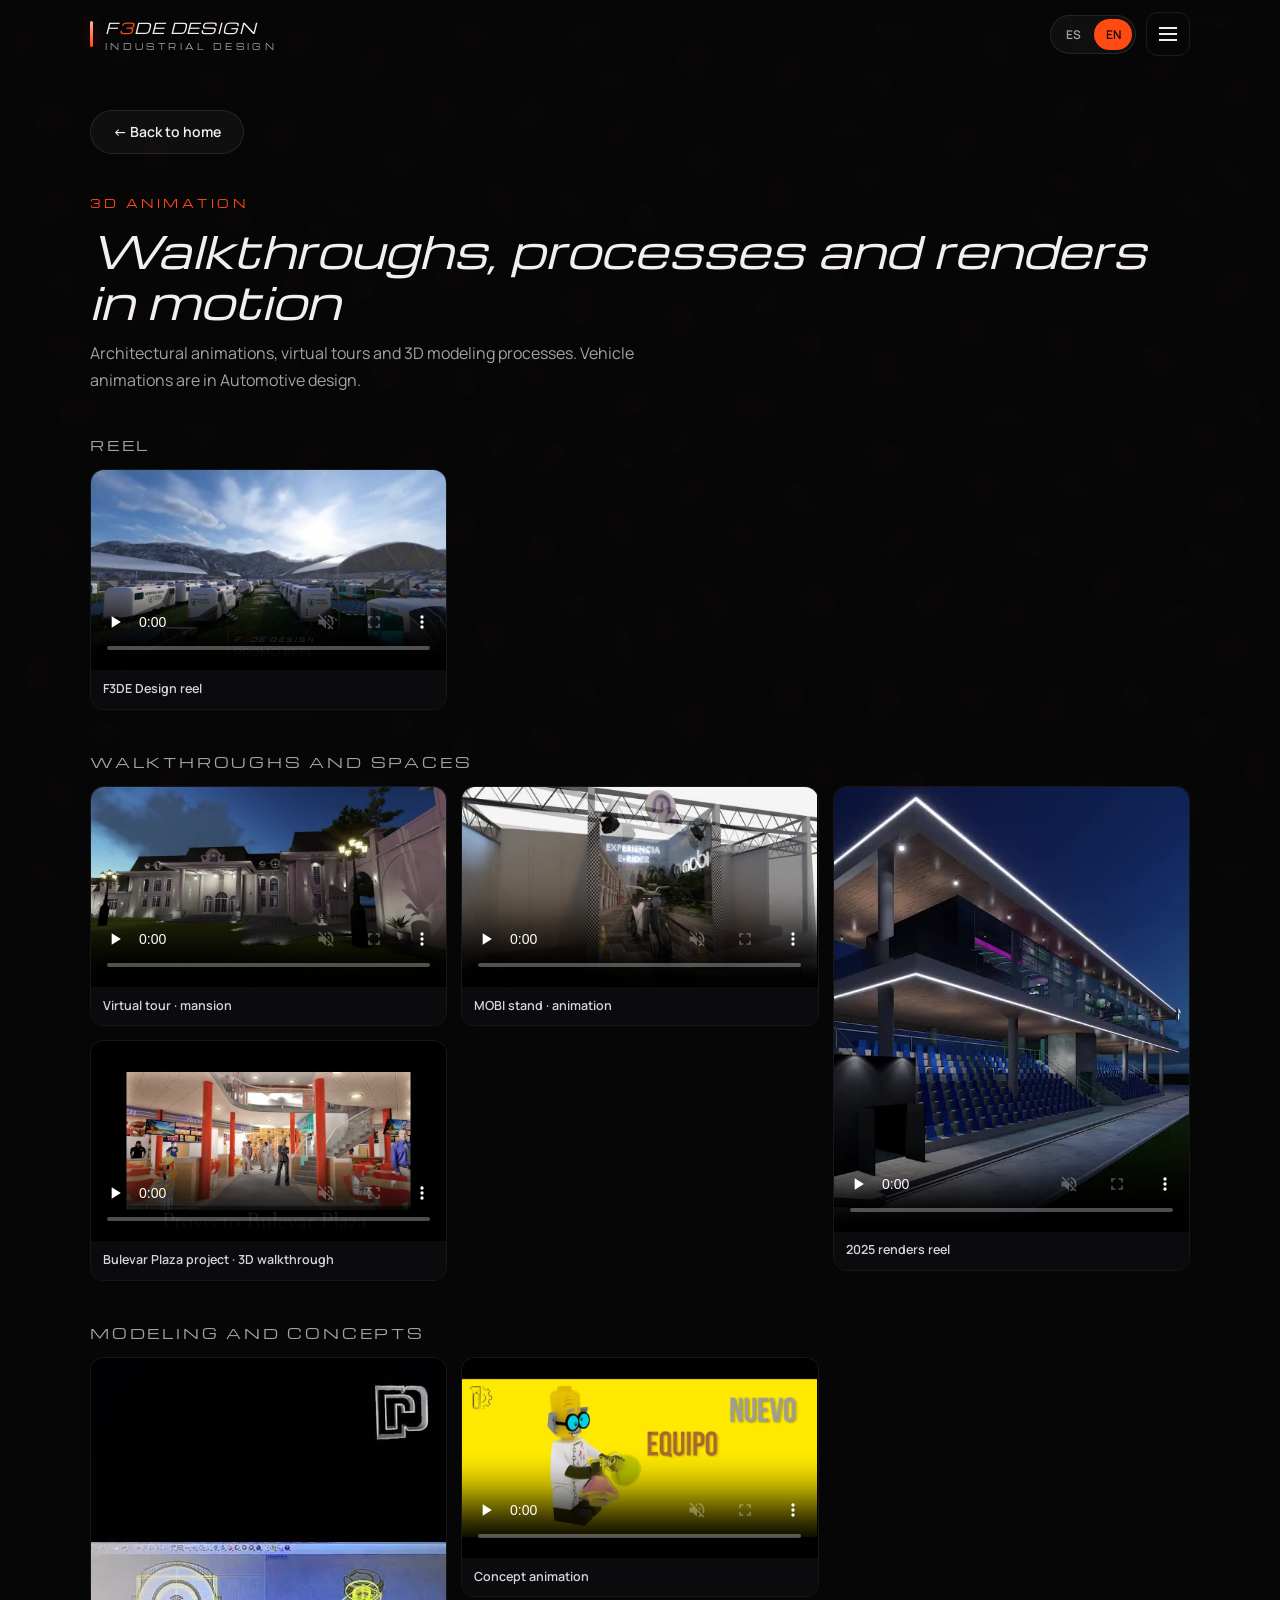
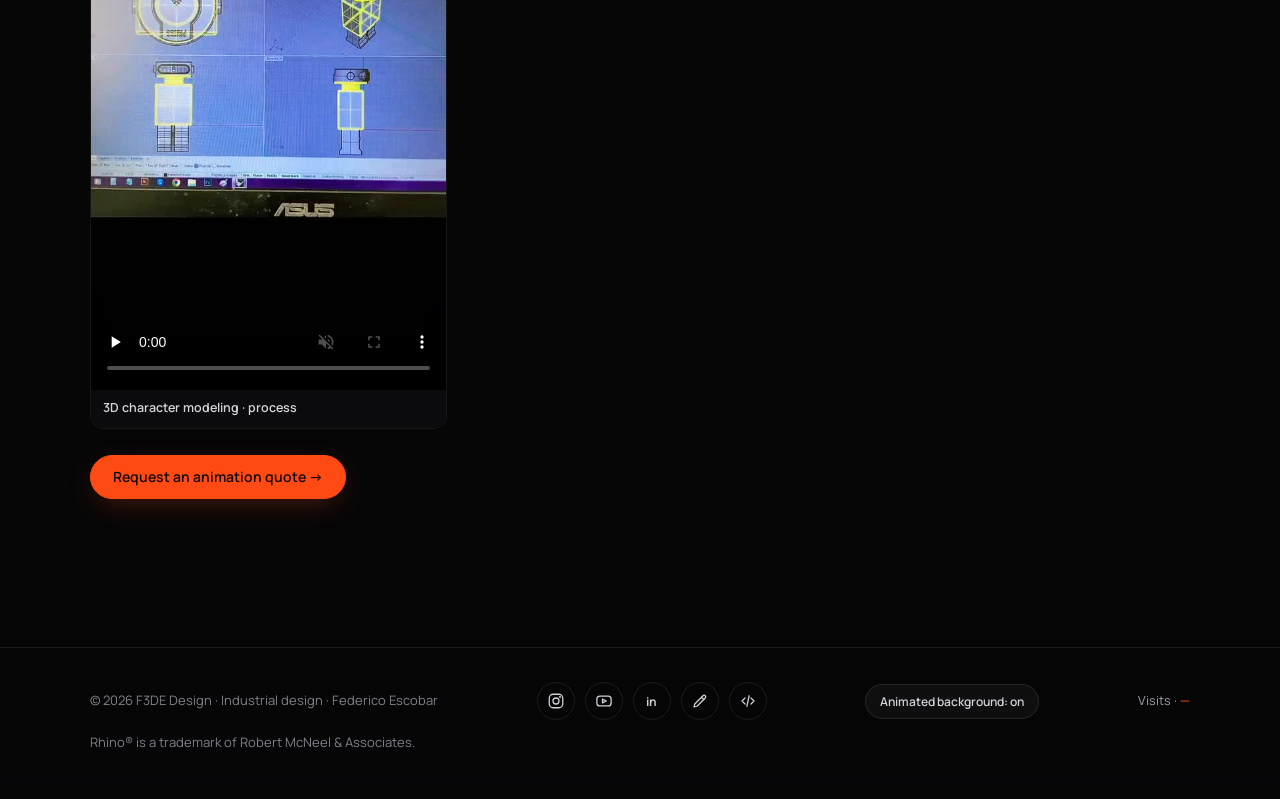
==== animaciones.html @ 4b940356 "Animacion 3D, Productos, vehiculos (Cybertruck, motos, hospital movil), plugin TMS con capturas, log" ====
<!doctype html>
<html lang="es">
<head>
<meta charset="utf-8">
<meta name="viewport" content="width=device-width, initial-scale=1, viewport-fit=cover">
<title>Animación 3D · F3DE Design</title>
<meta name="description" content="Animaciones 3D de F3DE Design: recorridos arquitectónicos, procesos de modelado y renders en movimiento.">
<meta name="theme-color" content="#060607">
<meta property="og:image" content="https://fedemergent.github.io/f3de-design/assets/og.jpg">
<link rel="icon" href="assets/logo-f3de-cuadrado-512.png">
<link rel="apple-touch-icon" href="assets/logo-f3de-cuadrado-512.png">
<link rel="preconnect" href="https://fonts.googleapis.com">
<link rel="preconnect" href="https://fonts.gstatic.com" crossorigin>
<link href="https://fonts.googleapis.com/css2?family=Manrope:wght@400;500;600;700&family=Michroma&display=swap" rel="stylesheet">
<link rel="stylesheet" href="assets/site.css?v=35">
</head>
<body>
<canvas id="bg" aria-hidden="true"></canvas>
<div id="page">
<header class="nav" id="nav">
  <div class="wrap nav-in">
    <a class="brand" href="index.html" aria-label="F3DE Design, inicio">
      <span class="bar"></span>
      <span>F<b>3</b>DE DESIGN<small>DISEÑO INDUSTRIAL</small></span>
    </a>
    <div class="lang" role="group" aria-label="Idioma"><button type="button" data-lang="es" aria-pressed="true">ES</button><button type="button" data-lang="en" aria-pressed="false">EN</button></div>
    <button class="burger" id="burger" aria-label="Abrir menú" aria-expanded="false" aria-controls="menu"><span></span><span></span><span></span></button>
    <nav id="menu" aria-label="Principal">
      <ul>
        <li><a class="l" href="index.html#servicios">Servicios</a></li>
        <li><a class="l" href="index.html#plugins">Plugins</a></li>
        <li><a class="l" href="index.html#automotriz">Automotriz</a></li>
        <li><a class="l" href="index.html#productos">Productos</a></li>
        <li><a class="l" href="index.html#animaciones">Animación 3D</a></li>
        <li><a class="l" href="index.html#prototipado">Prototipado</a></li>
        <li><a class="l" href="index.html#foodtrucks">Food trucks</a></li>
        <li><a class="l" href="index.html#proposito">Diseño social</a></li>
        <li><a class="l" href="index.html#cursos">Cursos</a></li>
        <li><a class="l" href="index.html#sobre-mi">Perfil</a></li>
        <li><a class="l" href="index.html#contacto">Contacto</a></li>
      </ul>
    </nav>
  </div>
</header>
<main>
  <div class="wrap cpage">
    <a class="btn back" href="index.html#animaciones">← Volver al inicio</a>
    <section style="padding-top:26px">
      <div class="reveal">
        <p class="eyebrow">Animación 3D</p>
        <h1>Recorridos, procesos y renders en movimiento</h1>
        <p class="lead">Animaciones arquitectónicas, recorridos virtuales y procesos de modelado 3D. Las animaciones de vehículos están en Diseño automotriz.</p>
      </div>
      <h2 class="gh reveal">Reel</h2>
        <div class="gal reveal">
          <div class="vfig"><video controls muted loop playsinline preload="none" poster="assets/animaciones/reel-f3de.jpg" aria-label="Reel F3DE Design"><source src="assets/animaciones/reel-f3de.mp4" type="video/mp4"></video><span class="vcap">Reel F3DE Design</span></div>
        </div>
      <h2 class="gh reveal">Recorridos y espacios</h2>
        <div class="gal reveal">
          <div class="vfig"><video controls muted loop playsinline preload="none" poster="assets/animaciones/mansion.jpg" aria-label="Recorrido virtual · mansión"><source src="assets/animaciones/mansion.mp4" type="video/mp4"></video><span class="vcap">Recorrido virtual · mansión</span></div>
          <div class="vfig"><video controls muted loop playsinline preload="none" poster="assets/animaciones/bulevar-plaza.jpg" aria-label="Proyecto Bulevar Plaza · recorrido 3D"><source src="assets/animaciones/bulevar-plaza.mp4" type="video/mp4"></video><span class="vcap">Proyecto Bulevar Plaza · recorrido 3D</span></div>
          <div class="vfig"><video controls muted loop playsinline preload="none" poster="assets/animaciones/stand-mobi.jpg" aria-label="Stand MOBI · animación"><source src="assets/animaciones/stand-mobi.mp4" type="video/mp4"></video><span class="vcap">Stand MOBI · animación</span></div>
          <div class="vfig"><video controls muted loop playsinline preload="none" poster="assets/animaciones/fotos-reel.jpg" aria-label="Reel de renders 2025"><source src="assets/animaciones/fotos-reel.mp4" type="video/mp4"></video><span class="vcap">Reel de renders 2025</span></div>
        </div>
      <h2 class="gh reveal">Modelado y conceptos</h2>
        <div class="gal reveal">
          <div class="vfig"><video controls muted loop playsinline preload="none" poster="assets/animaciones/modelado-personaje.jpg" aria-label="Modelado 3D de un personaje · proceso"><source src="assets/animaciones/modelado-personaje.mp4" type="video/mp4"></video><span class="vcap">Modelado 3D de un personaje · proceso</span></div>
          <div class="vfig"><video controls muted loop playsinline preload="none" poster="assets/animaciones/lego-concepto.jpg" aria-label="Animación de concepto"><source src="assets/animaciones/lego-concepto.mp4" type="video/mp4"></video><span class="vcap">Animación de concepto</span></div>
        </div>
      <p class="more-ft" style="margin-top:26px"><a class="btn pri" href="index.html#contacto">Cotizar una animación →</a></p>
    </section>
  </div>
</main>
<footer>
  <div class="wrap"><span>© 2026 F3DE Design · Diseño industrial · Federico Escobar</span><div class="soc" aria-label="Redes">
      <a href="https://www.instagram.com/di.fedemergent/" target="_blank" rel="noopener" aria-label="Instagram"><svg viewBox="0 0 24 24"><rect x="3" y="3" width="18" height="18" rx="5"/><circle cx="12" cy="12" r="4"/><circle cx="17.3" cy="6.7" r=".6"/></svg></a>
      <a href="https://www.youtube.com/@F3DE.Design" target="_blank" rel="noopener" aria-label="YouTube"><svg viewBox="0 0 24 24"><rect x="2.5" y="5.5" width="19" height="13" rx="4"/><path d="M10 9.5l5 2.5-5 2.5z"/></svg></a>
      <a href="https://www.linkedin.com/in/fedemergent" target="_blank" rel="noopener" aria-label="LinkedIn">in</a>
      <a href="https://fedemergent.blogspot.com" target="_blank" rel="noopener" aria-label="Blog"><svg viewBox="0 0 24 24"><path d="M4 20l4-1 11-11a2.1 2.1 0 0 0-3-3L5 16l-1 4z"/><path d="M14 7l3 3"/></svg></a>
      <a href="https://github.com/fedemergent" target="_blank" rel="noopener" aria-label="GitHub"><svg viewBox="0 0 24 24"><path d="M8 8l-4 4 4 4M16 8l4 4-4 4M13.5 5l-3 14"/></svg></a>
    </div><button class="motion-toggle" id="motionBtn" type="button" aria-pressed="true">Fondo animado: sí</button><span class="stats" id="footStats">Visitas · <b data-count="visitas">—</b></span><span>Rhino® es marca de Robert McNeel &amp; Associates.</span></div>
</footer>
</div>
<div id="lb" role="dialog" aria-modal="true" aria-label="Vista ampliada"></div>
<script src="assets/counters.js?v=35"></script>
<script src="assets/common.js?v=35"></script>
<script>
window.__field.dim = .5; window.__field.target = .5;
</script>
<script src="assets/i18n.js?v=35"></script>
</body>
</html>
---- assets/site.css ----
:root{
  --bg:#060607; --panel:rgba(12,12,15,.74); --panel2:rgba(20,20,25,.8); --line:rgba(255,255,255,.09);
  --txt:#f1f0ee; --mut:#a2a2ab; --acc:#ff4a14; --acc2:#ff8a5c; --glow:rgba(255,74,20,.35);
  --disp:"Michroma","Eurostile","Segoe UI",system-ui,sans-serif; --body:"Manrope","Segoe UI",system-ui,sans-serif;
  --r:18px; --pad:clamp(16px,4vw,40px); --max:1180px;
}
*{box-sizing:border-box}
html{scroll-behavior:smooth;scroll-padding-top:84px}
body{margin:0;background:var(--bg);color:var(--txt);font:400 16px/1.65 var(--body);-webkit-font-smoothing:antialiased;overflow-x:hidden}
body.intro{overflow:hidden}
img{max-width:100%;height:auto;display:block}
a{color:inherit}
:focus-visible{outline:2px solid var(--acc);outline-offset:3px;border-radius:6px}
#bg{position:fixed;inset:0;width:100%;height:100%;z-index:0;pointer-events:none}
#page{position:relative;z-index:1;transition:opacity 1s .2s}
body.intro #page{opacity:0}
.wrap{max-width:var(--max);margin:0 auto;padding:0 var(--pad)}
section{padding:clamp(56px,9vw,104px) 0}
.eyebrow{font:500 11px/1 var(--disp);letter-spacing:.32em;text-transform:uppercase;color:var(--acc);margin:0 0 16px}
h1,h2,h3{font-family:var(--disp);font-weight:400;line-height:1.15;margin:0}
h2{font-size:clamp(22px,3.4vw,36px);font-style:italic;letter-spacing:.01em}
.lead{color:var(--mut);max-width:62ch;margin:14px 0 0}
.btn{display:inline-flex;align-items:center;gap:10px;font:600 14px/1 var(--body);padding:14px 22px;border-radius:999px;border:1px solid var(--line);background:rgba(255,255,255,.04);color:var(--txt);text-decoration:none;cursor:pointer;transition:transform .2s,background .2s,border-color .2s,box-shadow .2s}
.btn:hover{transform:translateY(-2px);border-color:rgba(255,255,255,.28)}
.btn.pri{background:var(--acc);border-color:var(--acc);color:#120600;box-shadow:0 8px 30px -8px var(--glow)}
.btn.pri:hover{background:#ff5f31;box-shadow:0 12px 38px -8px var(--glow)}
.panel{background:var(--panel);border:1px solid var(--line);border-radius:var(--r);backdrop-filter:blur(14px);-webkit-backdrop-filter:blur(14px)}
.reveal{opacity:0;transform:translateY(22px);transition:opacity .8s,transform .8s}
.reveal.in{opacity:1;transform:none}

/* ---- intro ---- */
#intro{position:fixed;inset:0;z-index:100;display:flex;align-items:center;justify-content:center;transition:opacity 1s,visibility 1s;cursor:pointer}
#intro.off{opacity:0;visibility:hidden}
.intro-stage{position:relative;width:min(88vw,980px)}
.intro-logo{width:100%;clip-path:inset(0 100% 0 0);animation:wipe 1.5s .9s cubic-bezier(.6,0,.2,1) forwards}
.intro-line{position:absolute;left:9.6%;top:20%;height:50%;width:3px;border-radius:3px;background:linear-gradient(#ffb48c,#ff4a14);box-shadow:0 0 18px 4px rgba(255,74,20,.7),0 0 60px 14px rgba(255,74,20,.35);transform:scaleY(0);transform-origin:center;animation:draw .9s .15s cubic-bezier(.5,0,.1,1) forwards}
@keyframes draw{to{transform:scaleY(1)}}
@keyframes wipe{to{clip-path:inset(0 0 0 0)}}
.skip{position:absolute;bottom:max(28px,env(safe-area-inset-bottom));left:50%;transform:translateX(-50%);font:500 11px var(--disp);letter-spacing:.3em;text-transform:uppercase;color:var(--mut);opacity:0;animation:fadein .8s 2.2s forwards}
@keyframes fadein{to{opacity:1}}

/* ---- nav ---- */
header.nav{position:fixed;top:0;left:0;right:0;z-index:50;transition:background .3s,border-color .3s,transform .3s;border-bottom:1px solid transparent}
header.nav.solid{background:rgba(6,6,7,.78);backdrop-filter:blur(16px);-webkit-backdrop-filter:blur(16px);border-color:var(--line)}
.nav-in{display:flex;align-items:center;justify-content:space-between;height:68px}
.brand{display:flex;align-items:center;gap:12px;text-decoration:none;font:400 15px var(--disp);font-style:italic;letter-spacing:.06em}
.brand b{color:var(--acc);font-weight:400}
.brand .bar{width:3px;height:26px;border-radius:3px;background:linear-gradient(#ffb48c,var(--acc));box-shadow:0 0 14px var(--glow)}
.brand small{display:block;font:400 8px var(--disp);font-style:normal;letter-spacing:.42em;color:var(--mut);margin-top:3px}
nav ul{list-style:none;display:flex;gap:4px;margin:0;padding:0}
nav a.l{display:block;white-space:nowrap;padding:10px 6px;font-size:13px;font-weight:600;color:var(--mut);text-decoration:none;border-radius:999px;transition:color .2s,background .2s}
nav a.l:hover,nav a.l.on{color:var(--txt);background:rgba(255,255,255,.06)}
.burger{display:none;background:none;border:1px solid var(--line);border-radius:12px;width:44px;height:44px;color:var(--txt);cursor:pointer}
.burger span{display:block;width:18px;height:2px;background:currentColor;margin:4px auto;transition:transform .25s,opacity .25s}
@media(max-width:1330px){
  .burger{display:block}
  nav{position:fixed;top:68px;left:0;right:0;background:rgba(6,6,7,.96);backdrop-filter:blur(16px);padding:10px var(--pad) 22px;border-bottom:1px solid var(--line);transform:translateY(-130%);transition:transform .35s}
  nav.open{transform:none}
  nav ul{flex-direction:column}
  nav a.l{padding:14px 10px;font-size:16px;border-bottom:1px solid var(--line);border-radius:0}
  .burger.open span:nth-child(1){transform:translateY(6px) rotate(45deg)}
  .burger.open span:nth-child(2){opacity:0}
  .burger.open span:nth-child(3){transform:translateY(-6px) rotate(-45deg)}
}

/* ---- noticias ---- */
#inicio{padding-top:104px;padding-bottom:0}
.hello{display:flex;flex-wrap:wrap;align-items:flex-end;justify-content:space-between;gap:18px;margin-bottom:22px}
.hello h1{font-size:clamp(26px,4.4vw,48px);font-style:italic}
.hello h1 em{color:var(--acc);font-style:italic}
.badge{display:inline-flex;align-items:center;gap:10px;font:600 12px var(--body);padding:8px 14px;border:1px solid var(--line);border-radius:999px;color:var(--mut);background:rgba(255,255,255,.03)}
.badge img{height:24px;width:auto;border-radius:4px}
.badge i{width:8px;height:8px;border-radius:50%;background:var(--acc);box-shadow:0 0 10px var(--acc)}
.car{position:relative}
.track{display:flex;gap:18px;overflow-x:auto;scroll-snap-type:x mandatory;scrollbar-width:none;border-radius:var(--r);-webkit-overflow-scrolling:touch}
.track::-webkit-scrollbar{display:none}
.slide{flex:0 0 100%;scroll-snap-align:center;position:relative;min-height:clamp(340px,46vw,470px);border-radius:var(--r);overflow:hidden;border:1px solid var(--line);display:flex;align-items:flex-end;isolation:isolate}
.slide .art{position:absolute;inset:0;z-index:-2;background:var(--a)}
.slide .art img{width:100%;height:100%;object-fit:cover}
.slide::after{content:"";position:absolute;inset:0;z-index:-1;background:linear-gradient(0deg,rgba(6,6,7,.92) 0%,rgba(6,6,7,.55) 45%,rgba(6,6,7,.05) 100%)}
.slide .pimg{position:absolute;right:clamp(16px,4vw,48px);top:18px;bottom:18px;z-index:0;display:flex;align-items:center}
.slide .pimg img{height:100%;width:auto;max-width:42vw;object-fit:contain;border-radius:12px;border:1px solid rgba(255,255,255,.18);box-shadow:0 24px 60px -10px rgba(0,0,0,.7)}
.slide .pimg.sq img{height:auto;width:clamp(150px,22vw,260px);border-radius:22%;border:0}
.slide .pimg.land img{height:auto;width:clamp(240px,38vw,460px)}
.slide.has-p .art img{filter:blur(24px) brightness(.5) saturate(1.25);transform:scale(1.2)}
.slide .txt{position:relative;z-index:1}
@media(max-width:720px){
  .slide{min-height:440px}
  .slide .pimg{top:14px;bottom:auto;right:14px}
  .slide .pimg img{height:170px;width:auto;max-width:none}
  .slide .pimg.land img{height:auto;width:210px}
  .slide .pimg.sq img{height:auto;width:110px}
}
.slide .num{position:absolute;right:26px;top:6px;font:400 clamp(90px,16vw,190px)/1 var(--disp);font-style:italic;color:rgba(255,255,255,.05);z-index:-1}
.slide .txt{padding:clamp(22px,4vw,44px);max-width:640px}
.tag{display:inline-block;font:500 10px var(--disp);letter-spacing:.28em;text-transform:uppercase;color:#120600;background:var(--acc);padding:7px 11px;border-radius:6px}
.slide time{font-size:12.5px;color:var(--mut);margin-left:12px}
.slide h3{font-size:clamp(20px,3vw,30px);margin:14px 0 10px;font-style:italic}
.slide p{margin:0 0 18px;color:#c9c9cf;max-width:54ch}
.ctrl{display:flex;align-items:center;justify-content:space-between;margin-top:16px}
.dots{display:flex;gap:8px}
.dots button{width:30px;height:4px;border-radius:4px;border:0;background:rgba(255,255,255,.18);cursor:pointer;padding:0;position:relative;overflow:hidden}
.dots button.on{background:rgba(255,255,255,.18)}
.dots button.on::after{content:"";position:absolute;inset:0;background:var(--acc);transform-origin:left;animation:prog var(--dur,6s) linear forwards}
.car.paused .dots button.on::after{animation-play-state:paused}
@keyframes prog{from{transform:scaleX(0)}to{transform:scaleX(1)}}
.arrows{display:flex;gap:8px}
.arrows button{width:44px;height:44px;border-radius:50%;border:1px solid var(--line);background:rgba(255,255,255,.04);color:var(--txt);cursor:pointer;font-size:18px;transition:background .2s,border-color .2s}
.arrows button:hover{background:rgba(255,255,255,.1);border-color:rgba(255,255,255,.3)}

/* ---- suscripcion ---- */
.news-band{padding:clamp(28px,5vw,44px);display:grid;grid-template-columns:1.05fr 1fr;gap:clamp(20px,4vw,48px);align-items:center;position:relative;overflow:hidden}
.news-band::before{content:"";position:absolute;right:-120px;top:-120px;width:340px;height:340px;border-radius:50%;background:radial-gradient(circle,var(--glow),transparent 70%);pointer-events:none}
.news-band h2{font-size:clamp(20px,2.8vw,30px)}
.sub{display:flex;flex-direction:column;gap:14px}
.row{display:flex;gap:10px}
.sub input[type=email],.cform input,.cform select,.cform textarea{width:100%;font:500 15px var(--body);padding:15px 16px;border-radius:14px;border:1px solid var(--line);background:rgba(255,255,255,.05);color:var(--txt)}
.sub input::placeholder,.cform ::placeholder{color:#7d7d86}
.sub input:focus,.cform input:focus,.cform select:focus,.cform textarea:focus{outline:none;border-color:var(--acc);box-shadow:0 0 0 3px var(--glow)}
.chips{display:flex;flex-wrap:wrap;gap:8px}
.chips label{cursor:pointer;position:relative}
.chips input{position:absolute;opacity:0;pointer-events:none}
.chips span{display:inline-block;padding:8px 14px;font:600 12.5px var(--body);border:1px solid var(--line);border-radius:999px;color:var(--mut);transition:all .2s;user-select:none}
.chips input:checked+span{background:rgba(255,74,20,.16);border-color:var(--acc);color:var(--txt)}
.chips input:focus-visible+span{outline:2px solid var(--acc);outline-offset:2px}
.fine{font-size:12px;color:#80808a;margin:0}
.ok{display:none;padding:14px 16px;border-radius:12px;background:rgba(80,200,130,.12);border:1px solid rgba(80,200,130,.4);color:#bdf0d2;font-size:14px}
@media(max-width:820px){.news-band{grid-template-columns:1fr}.row{flex-direction:column}}

/* ---- servicios ---- */
.grid{display:grid;gap:18px;margin-top:38px}
.g3{grid-template-columns:repeat(3,1fr)}
.g2{grid-template-columns:repeat(2,1fr)}
@media(max-width:900px){.g3{grid-template-columns:repeat(2,1fr)}}
@media(max-width:600px){.g3,.g2{grid-template-columns:1fr}}
.card{padding:26px;position:relative;overflow:hidden;transition:transform .3s,border-color .3s}
.card:hover{transform:translateY(-4px);border-color:rgba(255,74,20,.45)}
.card .ic{width:46px;height:46px;border-radius:13px;display:grid;place-items:center;background:rgba(255,74,20,.12);border:1px solid rgba(255,74,20,.35);margin-bottom:18px}
.card .ic svg{width:24px;height:24px;stroke:var(--acc);fill:none;stroke-width:1.6;stroke-linecap:round;stroke-linejoin:round}
.card h3{font-size:16px;font-style:italic;margin-bottom:10px;letter-spacing:.02em}
.card p{margin:0;color:var(--mut);font-size:14.5px}
.card ul{margin:14px 0 0;padding:0;list-style:none;font-size:13.5px;color:#c4c4cb}
.card li{padding-left:18px;position:relative;margin:5px 0}
.card li::before{content:"";position:absolute;left:0;top:.7em;width:8px;height:2px;background:var(--acc)}
.soon{border-style:dashed}
.soon .tag{background:transparent;color:var(--acc);border:1px solid var(--acc)}

/* ---- plugins ---- */
.plug{display:grid;grid-template-columns:1.1fr 1fr;gap:0;overflow:hidden;margin-top:38px}
.plug .shot{position:relative;min-height:340px;background:radial-gradient(circle at 30% 30%,rgba(255,74,20,.28),transparent 60%),#0a0a0d;display:grid;place-items:center;border-right:1px solid var(--line)}
.plug .shot img{width:min(46%,210px);filter:drop-shadow(0 20px 40px rgba(0,0,0,.6));border-radius:22%}
.plug .shot .ver{position:absolute;left:18px;top:16px}
.plug .body{padding:clamp(24px,4vw,40px)}
.plug h3{font-size:clamp(22px,3vw,30px);font-style:italic;margin-bottom:6px}
.plug .by{color:var(--mut);font-size:13px;margin:0 0 16px}
.plug .feat{display:flex;flex-wrap:wrap;gap:8px;margin:18px 0 24px;padding:0;list-style:none}
.plug .feat li{font-size:12.5px;font-weight:600;padding:7px 12px;border-radius:999px;border:1px solid var(--line);color:#cfcfd6;background:rgba(255,255,255,.03)}
.plug .acts{display:flex;flex-wrap:wrap;gap:12px}
@media(max-width:860px){.plug{grid-template-columns:1fr}.plug .shot{border-right:0;border-bottom:1px solid var(--line);min-height:240px}}

/* ---- cursos ---- */
.courses{margin-top:38px;display:flex;flex-direction:column;gap:12px}
.course{display:grid;grid-template-columns:84px 1fr auto;gap:22px;align-items:center;padding:16px 22px}
.cthumb{width:84px;aspect-ratio:9/14;border-radius:10px;overflow:hidden;border:1px solid var(--line);cursor:zoom-in;background:#0b0b0e;margin:0;transition:border-color .25s,transform .25s}
.cthumb:hover{border-color:var(--acc);transform:translateY(-2px)}
.cthumb img{width:100%;height:100%;object-fit:cover;object-position:top}
.course h3{font-size:16px;font-style:italic;margin-bottom:6px}
.course p{margin:0;color:var(--mut);font-size:14px}
.meta{display:flex;flex-wrap:wrap;gap:8px;margin-top:10px}
.meta span{font-size:12px;font-weight:600;color:#cfcfd6;border:1px solid var(--line);border-radius:999px;padding:4px 11px}
.official{margin-top:18px;padding:18px 22px;display:flex;flex-wrap:wrap;align-items:center;justify-content:space-between;gap:14px;font-size:14.5px;color:var(--mut)}
@media(max-width:720px){.course{grid-template-columns:72px 1fr;gap:14px}.cthumb{width:72px}.course .btn{grid-column:1/-1;justify-content:center}}

/* ---- modelos 3D ---- */
.mgrid{display:grid;grid-template-columns:repeat(2,1fr);gap:18px;margin-top:38px}
@media(max-width:760px){.mgrid{grid-template-columns:1fr}}
.mcard{overflow:hidden;display:flex;flex-direction:column}
.mv{position:relative;aspect-ratio:4/3;background:radial-gradient(circle at 50% 38%,rgba(255,74,20,.2),transparent 62%),#0a0a0d}
.mv model-viewer{position:absolute;inset:0;width:100%;height:100%;--poster-color:transparent;background:transparent}
.mv .ph3d{position:absolute;inset:0;display:none;place-items:center;text-align:center;padding:26px;color:#8d8d97;font-size:13.5px}
.mv .ph3d svg{width:42px;height:42px;stroke:var(--acc);fill:none;stroke-width:1.4;display:block;margin:0 auto 12px}
.mv .ph3d code{color:#c9c9cf;background:rgba(255,255,255,.07);padding:2px 7px;border-radius:6px;font-size:12.5px}
.mv.err .ph3d{display:grid}.mv.err model-viewer{display:none}
.mv .hint{position:absolute;left:14px;bottom:12px;font-size:11.5px;color:#9a9aa3;pointer-events:none;background:rgba(6,6,7,.55);padding:4px 10px;border-radius:999px}
.mv .fs{position:absolute;right:12px;top:12px;width:40px;height:40px;border-radius:12px;border:1px solid var(--line);background:rgba(10,10,13,.7);color:#fff;cursor:pointer;font-size:16px}
.mv .fs:hover{border-color:var(--acc)}
.mv.err .fs,.mv.err .hint{display:none}
.mv .pbar{position:absolute;left:0;right:0;bottom:0;height:3px;background:rgba(255,255,255,.08);transition:opacity .4s}
.mv .pbar i{display:block;height:100%;width:0;background:var(--acc);transition:width .2s}
.mv.rdy .pbar{opacity:0}
.mv.err .pbar{display:none}
.mbody{padding:18px 22px 22px}
.mbody h3{font-size:16px;font-style:italic;margin-bottom:6px}
.mbody p{margin:0;color:var(--mut);font-size:14px}

/* ---- sobre mi ---- */
.about{display:grid;grid-template-columns:.9fr 1.1fr;gap:clamp(24px,5vw,60px);align-items:start}
.portrait{aspect-ratio:4/5;border-radius:var(--r);border:1px solid var(--line);overflow:hidden;position:relative;background:linear-gradient(160deg,rgba(255,74,20,.25),transparent 55%),#0b0b0e;display:grid;place-items:center;color:#7d7d86;font-size:13px;text-align:center;padding:20px}
.portrait img{position:absolute;inset:0;width:100%;height:100%;object-fit:cover}
.about p{color:#c4c4cb}
.skills{display:flex;flex-wrap:wrap;gap:8px;margin:22px 0 0;padding:0;list-style:none}
.skills li{font-size:12.5px;font-weight:600;padding:7px 13px;border-radius:999px;border:1px solid rgba(255,74,20,.4);background:rgba(255,74,20,.08)}
@media(max-width:860px){.about{grid-template-columns:1fr}.portrait{max-width:380px}}
.certs{margin-top:46px}
.certs h3{font-size:14px;letter-spacing:.2em;text-transform:uppercase;color:var(--mut);font-style:normal;margin-bottom:18px}
.cgrid{display:grid;grid-template-columns:repeat(4,1fr);gap:18px 14px}
.cgrid figure{margin:0}
.cgrid .frame{aspect-ratio:1.38;border-style:solid;border-color:var(--line);background:#0b0b0e}
.cgrid .frame img{object-fit:contain}
.cap{display:block;margin-top:10px;font-size:12.5px;line-height:1.4;color:#d4d4da;font-weight:600}
.cap small{display:block;color:var(--mut);font-size:11.5px;font-weight:500;margin-top:2px}
.certs .grp{margin-top:34px}
.trainer{display:flex;align-items:center;gap:16px;margin-top:26px}
.trainer img{height:82px;width:auto;border-radius:6px}
.trainer span{font-size:13px;color:var(--mut);max-width:34ch}
@media(max-width:900px){.cgrid{grid-template-columns:repeat(2,1fr)}}
.frame{position:relative;aspect-ratio:1.42;border-radius:14px;border:1px dashed rgba(255,255,255,.2);background:rgba(255,255,255,.03);display:grid;place-items:center;text-align:center;overflow:hidden;cursor:zoom-in;transition:border-color .25s,transform .25s;color:#7d7d86;font-size:12px;padding:10px}
.frame:hover{border-color:var(--acc);transform:translateY(-3px)}
.frame img{position:absolute;inset:0;width:100%;height:100%;object-fit:cover}
.frame svg{width:26px;height:26px;stroke:currentColor;fill:none;stroke-width:1.5;display:block;margin:0 auto 6px}

/* ---- galeria ---- */
.gal{margin-top:38px;column-count:3;column-gap:14px}
.gal .frame{aspect-ratio:auto;display:block;margin:0 0 14px;break-inside:avoid;padding:0;border-style:solid;border-color:var(--line)}
.gal .frame img{position:static;height:auto;width:100%}
@media(max-width:800px){.gal{column-count:2}}
@media(max-width:480px){.gal{column-count:1}}

/* ---- contacto / footer ---- */
.contact{display:grid;grid-template-columns:.85fr 1.15fr;gap:clamp(24px,5vw,56px);padding:clamp(26px,4vw,46px)}
@media(max-width:860px){.contact{grid-template-columns:1fr}}
.cform{display:grid;gap:12px}
.cform .two{display:grid;grid-template-columns:1fr 1fr;gap:12px}
@media(max-width:520px){.cform .two{grid-template-columns:1fr}}
.cform textarea{min-height:130px;resize:vertical}
.cform select{appearance:none;background-image:linear-gradient(45deg,transparent 50%,#a2a2ab 50%),linear-gradient(135deg,#a2a2ab 50%,transparent 50%);background-position:calc(100% - 22px) 50%,calc(100% - 16px) 50%;background-size:6px 6px;background-repeat:no-repeat}
.cform select option{background:#101013}
.links{list-style:none;padding:0;margin:26px 0 0;display:flex;flex-direction:column;gap:10px}
.links a{display:flex;align-items:center;gap:12px;text-decoration:none;color:#cfcfd6;font-weight:600;font-size:14.5px}
.links a:hover{color:var(--acc)}
footer{padding:34px 0 46px;border-top:1px solid var(--line);margin-top:30px;color:#80808a;font-size:13px;position:relative;background:linear-gradient(transparent,rgba(6,6,7,.8))}
footer .wrap{display:flex;flex-wrap:wrap;justify-content:space-between;gap:12px}

/* ---- visor ---- */
#lb{position:fixed;inset:0;z-index:200;background:rgba(0,0,0,.88);display:none;place-items:center;padding:24px;cursor:zoom-out}
#lb.on{display:grid}
#lb img,#lb .ph{max-width:min(94vw,1100px);max-height:86vh;border-radius:12px;border:1px solid var(--line)}
#lb .nv{position:absolute;top:50%;transform:translateY(-50%);width:48px;height:48px;border-radius:50%;border:1px solid var(--line);background:rgba(20,20,25,.85);color:#fff;font-size:20px;cursor:pointer}
#lb .nv.p{left:16px}#lb .nv.n{right:16px}
#lb .cp{position:absolute;bottom:16px;left:0;right:0;text-align:center;color:#cfcfd6;font-size:13.5px;padding:0 70px}
#lb .ph{padding:60px;color:#9a9aa3;background:#0c0c0f}

@media(prefers-reduced-motion:reduce){
  html{scroll-behavior:auto}.reveal{opacity:1;transform:none;transition:none}
  .intro-logo{animation:none;clip-path:none}.skip{animation:none;opacity:1}
}

/* ---- certificados destacados / pagina de certificados ---- */
.cgrid.big{grid-template-columns:repeat(2,1fr);gap:22px 18px}
@media(max-width:620px){.cgrid.big{grid-template-columns:1fr}}
.cgrid.big .cap{font-size:14px}
.certs .more{margin-top:26px;display:flex;flex-wrap:wrap;align-items:center;gap:16px;color:var(--mut);font-size:14px}
.cgrid.three{grid-template-columns:repeat(3,1fr)}
@media(max-width:900px){.cgrid.three{grid-template-columns:repeat(2,1fr)}}
@media(max-width:560px){.cgrid.three,.cgrid{grid-template-columns:1fr}}
.cpage{padding-top:110px}
.cpage h1{font-size:clamp(26px,4vw,44px);font-style:italic}
.cgroup{margin-top:54px}
.cgroup h2{font-size:clamp(18px,2.4vw,26px)}
.cgroup .n{display:inline-block;margin-left:10px;font:600 12px var(--body);font-style:normal;color:var(--mut);border:1px solid var(--line);border-radius:999px;padding:3px 11px;vertical-align:middle}
.cgroup .sub{color:var(--mut);font-size:14px;margin:8px 0 22px}
.back{display:inline-flex;margin-bottom:18px}
/* ---- modelo 3D unico ---- */
.mgrid.one{grid-template-columns:1fr}
.mgrid.one .mv{aspect-ratio:16/9;max-height:600px}
#modelos{padding-top:30px;padding-bottom:40px}


/* ---- intro: latido de luz ---- */
.intro-glow{position:absolute;left:9.6%;top:45%;width:70%;height:130%;transform:translate(-14%,-50%) scale(.8);border-radius:50%;pointer-events:none;mix-blend-mode:screen;opacity:0;
  background:radial-gradient(closest-side,rgba(255,120,50,.55),rgba(255,74,20,.22) 42%,transparent 72%);animation:beatglow 1.5s 1.05s infinite}
.intro-line{animation:draw .9s .15s cubic-bezier(.5,0,.1,1) forwards,beatline 1.5s 1.05s infinite}
@keyframes beatline{
  0%,100%{filter:brightness(1);box-shadow:0 0 14px 3px rgba(255,74,20,.55),0 0 46px 10px rgba(255,74,20,.25)}
  11%{filter:brightness(1.7);box-shadow:0 0 30px 9px rgba(255,130,70,.95),0 0 110px 32px rgba(255,74,20,.65)}
  22%{filter:brightness(1.1);box-shadow:0 0 18px 4px rgba(255,74,20,.7),0 0 60px 14px rgba(255,74,20,.35)}
  34%{filter:brightness(1.45);box-shadow:0 0 26px 7px rgba(255,120,60,.85),0 0 90px 24px rgba(255,74,20,.5)}
  55%{filter:brightness(1);box-shadow:0 0 14px 3px rgba(255,74,20,.55),0 0 46px 10px rgba(255,74,20,.25)}}
@keyframes beatglow{
  0%,100%{opacity:.18;transform:translate(-14%,-50%) scale(.82)}
  11%{opacity:1;transform:translate(-14%,-50%) scale(1.08)}
  22%{opacity:.4;transform:translate(-14%,-50%) scale(.92)}
  34%{opacity:.78;transform:translate(-14%,-50%) scale(1.02)}
  55%{opacity:.18;transform:translate(-14%,-50%) scale(.82)}}
@media(prefers-reduced-motion:reduce){.intro-line{animation:beatline 2.2s 1.05s infinite;transform:none}.intro-glow{animation-duration:2.2s}}

/* ---- fotos con pie ---- */
.gal .frame{overflow:hidden}
.gcap{position:absolute;left:0;right:0;bottom:0;padding:26px 14px 10px;background:linear-gradient(transparent,rgba(0,0,0,.78));font-size:12.5px;font-weight:600;color:#fff;line-height:1.35;text-align:left;pointer-events:none}
.gal .frame img{transition:transform .5s}
.gal .frame:hover img{transform:scale(1.03)}
.portrait img{object-position:50% 14%}
.portrait{aspect-ratio:4/5.2}
/* ---- plugin TMS ---- */
.plug .shot.tms{display:grid;gap:10px;padding:14px;align-content:center;background:#070a10;min-height:0}
.cthumb.wide{width:100%;aspect-ratio:16/9}
.cthumb.wide img{object-position:center}
.plug .shot.tms .ver{position:absolute;left:22px;top:22px;z-index:2}
.plug .shot.tms{place-items:stretch}
.plug .shot.tms img{width:100%;height:100%;max-width:none;border-radius:0;filter:none}
.plug .shot.tms .cthumb{border-radius:10px}


/* ---- tutoriales ---- */
.tut{display:grid;grid-template-columns:minmax(0,1.55fr) minmax(0,1fr);gap:0;overflow:hidden;margin-top:38px}
.tvid{position:relative;background:#000;min-height:320px}
.tvid .yt{position:absolute;inset:0;width:100%;height:100%;border:0;padding:0;background:#000;cursor:pointer;display:block}
.tvid .yt img{width:100%;height:100%;object-fit:cover;opacity:.92;transition:opacity .3s,transform .5s}
.tvid .yt:hover img{opacity:1;transform:scale(1.02)}
.tvid .yt::after{content:"";position:absolute;inset:0;background:linear-gradient(0deg,rgba(6,6,7,.55),transparent 45%)}
.tvid .play{position:absolute;left:50%;top:50%;width:78px;height:78px;margin:-39px 0 0 -39px;border-radius:50%;background:var(--acc);box-shadow:0 10px 40px -6px var(--glow);z-index:2;display:grid;place-items:center;transition:transform .25s}
.tvid .yt:hover .play{transform:scale(1.08)}
.tvid .play::before{content:"";margin-left:6px;border-style:solid;border-width:13px 0 13px 22px;border-color:transparent transparent transparent #120600}
.tvid iframe{position:absolute;inset:0;width:100%;height:100%;border:0}
.tbody{min-width:0;padding:clamp(22px,3.4vw,36px);display:flex;flex-direction:column;gap:14px}
.tbody h3{font-size:clamp(18px,2.4vw,24px);font-style:italic;margin:0}
.tbody p{margin:0;color:#c4c4cb;font-size:14.5px}
.tbody .acts{display:flex;flex-wrap:wrap;gap:10px}
.teaser{display:flex;gap:14px;align-items:center;margin-top:auto;padding-top:14px;border-top:1px solid var(--line)}
.teaser video{height:150px;width:auto;border-radius:10px;border:1px solid var(--line);background:#000;flex:none}
.teaser span{font-size:12.5px;color:var(--mut)}
@media(max-width:900px){.tut{grid-template-columns:minmax(0,1fr)}.tvid{min-height:0;aspect-ratio:16/9}}
.slide .pimg.vid video{height:100%;width:auto;max-width:42vw;border-radius:12px;border:1px solid rgba(255,255,255,.18);box-shadow:0 24px 60px -10px rgba(0,0,0,.7);background:#000}
@media(max-width:720px){.slide .pimg.vid video{height:170px;max-width:none}}

/* ---- redes en pie y contacto ---- */
.soc{display:flex;gap:10px;align-items:center}
.soc a{width:38px;height:38px;border-radius:50%;border:1px solid var(--line);display:grid;place-items:center;color:#cfcfd6;text-decoration:none;font:700 12px var(--body);transition:border-color .2s,color .2s,transform .2s}
.soc a:hover{border-color:var(--acc);color:var(--acc);transform:translateY(-2px)}
.soc svg{width:18px;height:18px;stroke:currentColor;fill:none;stroke-width:1.7;stroke-linecap:round;stroke-linejoin:round}
footer .wrap{align-items:center}

/* ---- ventana de descarga ---- */
.modal{position:fixed;inset:0;z-index:300;background:rgba(0,0,0,.78);display:none;place-items:center;padding:20px}
.modal.on{display:grid}
.modal-card{width:min(480px,100%);padding:clamp(22px,4vw,34px);position:relative;background:rgba(14,14,18,.96)}
.modal .x{position:absolute;right:12px;top:10px;width:40px;height:40px;border:0;background:none;color:#cfcfd6;font-size:26px;cursor:pointer;border-radius:10px}
.modal .x:hover{color:#fff;background:rgba(255,255,255,.07)}
.modal h3{font-size:20px;font-style:italic;margin:0 0 8px}
.modal .lead{margin:0 0 18px;font-size:14.5px}
.modal form{display:grid;gap:12px}
.modal input[type=email]{width:100%;font:500 15px var(--body);padding:15px 16px;border-radius:14px;border:1px solid var(--line);background:rgba(255,255,255,.05);color:var(--txt)}
.modal input[type=email]:focus{outline:none;border-color:var(--acc);box-shadow:0 0 0 3px var(--glow)}
.chk{display:flex;gap:10px;align-items:flex-start;font-size:12.5px;color:var(--mut);line-height:1.5;cursor:pointer}
.chk input{margin-top:3px;accent-color:var(--acc);flex:none}
.err{color:#ff8b7b}
.modal ol{padding-left:20px;margin:12px 0 0;color:#c4c4cb;font-size:13.5px}
.modal ol li{margin:6px 0}

.motion-toggle{font:600 12px var(--body);color:#cfcfd6;background:rgba(255,255,255,.04);border:1px solid var(--line);border-radius:999px;padding:8px 14px;cursor:pointer}
.motion-toggle:hover{border-color:var(--acc);color:var(--acc)}


/* ---- food trucks ---- */
.ft{margin-top:34px;display:flex;gap:14px;overflow-x:auto;scroll-snap-type:x mandatory;padding-bottom:14px;scrollbar-width:thin;scrollbar-color:var(--acc) transparent;-webkit-overflow-scrolling:touch}
.ft::-webkit-scrollbar{height:6px}.ft::-webkit-scrollbar-thumb{background:rgba(255,74,20,.6);border-radius:6px}
.ft .frame{flex:0 0 min(78vw,320px);aspect-ratio:4/3;scroll-snap-align:start;padding:0;border-style:solid;border-color:var(--line);background:#0b0b0e}
.ft .frame img{transition:transform .5s}.ft .frame:hover img{transform:scale(1.04)}
.more-ft{margin-top:22px;display:flex;flex-wrap:wrap;gap:16px;align-items:center;color:var(--mut);font-size:14px}

/* ---- contadores ---- */
.visits{position:absolute;bottom:68px;left:50%;transform:translateX(-50%);font:500 11px var(--disp);letter-spacing:.28em;text-transform:uppercase;color:var(--mut);opacity:0;transition:opacity 1s;white-space:nowrap}
.visits.on{opacity:1}.visits b,.stats b,.dlcount b{color:var(--acc);font-weight:500}
.stats{font-size:12.5px;color:var(--mut)}
.dlcount{margin-top:10px}


/* ---- selector de idioma ---- */
.lang{display:flex;gap:2px;margin-left:10px;padding:3px;border:1px solid var(--line);border-radius:999px;background:rgba(255,255,255,.04);order:4}
.lang button{font:600 12px var(--body);color:var(--mut);background:none;border:0;border-radius:999px;padding:7px 11px;cursor:pointer;min-width:38px}
.lang button[aria-pressed=true]{background:var(--acc);color:#120600}
.lang button:not([aria-pressed=true]):hover{color:var(--txt)}
nav{order:2}
@media(max-width:1330px){.lang{order:2;margin-left:auto;margin-right:10px}.burger{order:3}}


/* ---- intro: la luz solo parpadea cuando el cursor pasa por la franja (ver script de la pagina) ---- */
.intro-line{animation:draw .9s .15s cubic-bezier(.5,0,.1,1) forwards}
.intro-glow{animation:none;opacity:.18;transform:translate(-14%,-50%) scale(.82)}
@media(prefers-reduced-motion:reduce){.intro-line{animation:none;transform:none}}


/* ---- perfil compacto / trayectoria ---- */
.about.compact{grid-template-columns:.62fr 1.38fr}
.about.compact .portrait{aspect-ratio:4/5}
@media(max-width:860px){.about.compact{grid-template-columns:1fr}.about.compact .portrait{max-width:300px}}
.ctas{margin-top:26px;display:flex;flex-wrap:wrap;gap:12px}
.trayectoria-bio{margin-top:6px}
.certs .cgrid.three .cap{font-size:12.5px}
.cnt{position:absolute;right:10px;top:10px;font:600 11px var(--body);background:rgba(6,6,7,.72);border:1px solid var(--line);border-radius:999px;padding:4px 10px;color:#fff;pointer-events:none}
.slide .pimg.land img{height:auto;width:clamp(240px,38vw,460px)}


/* ---- carrusel: fundido suave (las noticias se apilan y se cruzan) ---- */
.track{display:grid;overflow:hidden;scroll-snap-type:none;gap:0;touch-action:pan-y}
.slide{grid-area:1/1;flex:none;opacity:0;visibility:hidden;transition:opacity 0s linear 1.4s,visibility 0s linear 1.4s}   /* la saliente espera, tapada por la entrante */
.slide.on{opacity:1;visibility:visible;z-index:2;transition:opacity 1.3s ease-in-out,visibility 0s}
.slide .txt{transform:translateY(12px);transition:transform 1.6s cubic-bezier(.2,.7,.2,1)}
.slide.on .txt{transform:none}
.slide .pimg{transform:scale(.97);transition:transform 1.8s cubic-bezier(.2,.7,.2,1)}
.slide.on .pimg{transform:none}
@media(prefers-reduced-motion:reduce){.slide,.slide.on{transition-duration:.6s}.slide .txt,.slide .pimg{transform:none;transition:none}}


/* ---- carrusel de charlas (perfil) ---- */
.talks{margin-top:46px}
.talks-head{display:flex;align-items:center;justify-content:space-between;gap:14px;margin-bottom:16px;flex-wrap:wrap}
.talks-head h3{font-size:14px;letter-spacing:.2em;text-transform:uppercase;color:var(--mut);font-style:normal;margin:0}
.tcar{display:grid;position:relative}
.tset{grid-area:1/1;display:grid;grid-template-columns:repeat(3,1fr);gap:12px;opacity:0;visibility:hidden;transition:opacity 0s linear 1.4s,visibility 0s linear 1.4s}
.tset.on{opacity:1;visibility:visible;z-index:2;transition:opacity 1.3s ease-in-out}
.tset .frame{aspect-ratio:4/5;padding:0;border-style:solid;border-color:var(--line);background:#0b0b0e}
.tset .frame img{object-fit:cover;object-position:50% 30%}



/* ---- contacto unificado: brillo naranja del antiguo newsletter ---- */
.contact-join{position:relative;overflow:hidden}
.contact-join::before{content:"";position:absolute;right:-120px;top:-120px;width:340px;height:340px;border-radius:50%;background:radial-gradient(circle,var(--glow),transparent 70%);pointer-events:none}
.contact-join>*{position:relative}
.cform .chips{margin-top:2px}


/* ---- seccion automotriz ---- */
.auto{margin-top:34px;display:grid;grid-template-columns:minmax(0,300px) minmax(0,1fr);gap:22px;align-items:start}
.autovid{position:sticky;top:90px;border-radius:var(--r);overflow:hidden;border:1px solid var(--line);background:#000}
.autovid video{width:100%;height:auto;aspect-ratio:9/16;display:block;object-fit:cover}
.auto .gal{margin-top:0;column-count:2}
@media(max-width:900px){.auto{grid-template-columns:1fr}.autovid{position:static;max-width:320px;margin:0 auto}}
@media(max-width:480px){.auto .gal{column-count:1}}


/* ---- carrusel de charlas: columnas con ancho real (antes se colapsaban en el celular) ---- */
.tcar{grid-template-columns:minmax(0,1fr)}
.tset{grid-template-columns:repeat(3,minmax(0,1fr))}
.tset .frame{width:100%;min-height:0}
@media(max-width:640px){
  .tset{grid-template-columns:repeat(2,minmax(0,1fr));gap:10px}
  .tset .frame:nth-child(3){display:none}
  .tset .frame{aspect-ratio:3/4}
}


/* ---- portada compacta (v16) ---- */
.sec-head{display:flex;align-items:flex-end;justify-content:space-between;gap:18px;flex-wrap:wrap}
.sec-head .lead{max-width:60ch}
.hstrip{margin-top:26px;display:flex;gap:10px;overflow-x:auto;scroll-snap-type:x proximity;padding-bottom:12px;scrollbar-width:thin;scrollbar-color:var(--acc) transparent;-webkit-overflow-scrolling:touch}
.hstrip::-webkit-scrollbar{height:6px}.hstrip::-webkit-scrollbar-thumb{background:rgba(255,74,20,.6);border-radius:6px}
.hstrip .frame,.hstrip .vcard{flex:0 0 auto;height:210px;scroll-snap-align:start;border-radius:14px;overflow:hidden;border:1px solid var(--line);background:#0b0b0e}
.hstrip .frame{display:block;aspect-ratio:auto;padding:0}
.hstrip .frame img{position:static;height:100%;width:auto;max-width:none;transition:transform .5s}
.hstrip .frame:hover img{transform:scale(1.04)}
.hstrip .vcard video{height:100%;width:auto;aspect-ratio:9/16;display:block;object-fit:cover}
@media(max-width:640px){.hstrip .frame,.hstrip .vcard{height:150px}}

/* servicios: fichas compactas que se abren al tocar */
.svcs{margin-top:28px;display:grid;grid-template-columns:repeat(3,minmax(0,1fr));gap:12px;align-items:start}
.svc{padding:0;overflow:hidden}
.svc summary{list-style:none;cursor:pointer;display:flex;align-items:center;gap:12px;padding:14px 16px}
.svc summary::-webkit-details-marker{display:none}
.svc summary h3{font-size:15px;line-height:1.3;margin:0;flex:1}
.svc .ic{flex:none;width:36px;height:36px;margin:0;display:grid;place-items:center;border-radius:11px;background:rgba(255,74,20,.12);border:1px solid rgba(255,74,20,.35)}
.svc .ic svg{width:20px;height:20px;stroke:var(--acc);fill:none;stroke-width:1.6;stroke-linecap:round;stroke-linejoin:round}
.svc .chev{flex:none;width:8px;height:8px;border-right:2px solid var(--mut);border-bottom:2px solid var(--mut);transform:rotate(45deg);transition:transform .25s}
.svc[open] .chev{transform:rotate(-135deg)}
.svc-b{padding:0 16px 16px}
.svc-b p{margin:0 0 8px;font-size:14px}
.svc-b ul{margin:0}
@media(max-width:900px){.svcs{grid-template-columns:repeat(2,minmax(0,1fr))}}
@media(max-width:560px){.svcs{grid-template-columns:1fr;gap:8px}.svc summary{padding:11px 14px}}

/* diplomas destacados: en el celular van en una tira horizontal y mas chicos */
@media(max-width:640px){
  .certs .cgrid.three{display:flex;overflow-x:auto;gap:12px;scroll-snap-type:x mandatory;padding-bottom:10px;-webkit-overflow-scrolling:touch}
  .certs .cgrid.three figure{flex:0 0 min(56vw,230px);scroll-snap-align:start}
}


/* ---- portada compacta en celular: tiras horizontales en vez de columnas largas ---- */
@media(max-width:720px){
  .courses{flex-direction:row;overflow-x:auto;scroll-snap-type:x mandatory;gap:10px;padding-bottom:12px;-webkit-overflow-scrolling:touch;scrollbar-width:thin;scrollbar-color:var(--acc) transparent}
  .course{flex:0 0 min(82vw,330px);scroll-snap-align:start;grid-template-columns:64px 1fr;align-content:start;padding:14px}
  .course .cthumb{width:64px}
  .course p{display:-webkit-box;-webkit-line-clamp:3;-webkit-box-orient:vertical;overflow:hidden}
  .plug .shot{min-height:150px}
  .plug .shot img{width:min(30%,110px)}
  .plug .body{padding:20px}
  .plug .feat{margin:14px 0 18px}
  .about.compact .portrait{max-width:200px}
}
@media(max-width:600px){
  #plugins .g2{grid-template-columns:repeat(2,minmax(0,1fr));gap:8px}
  #plugins .g2 .card{padding:14px}
  #plugins .g2 .card p{display:none}
  #plugins .g2 .card h3{font-size:14px}
}


/* ---- v20: video principal a la izquierda + tira de miniaturas en dos filas ---- */
.showcase{--h:200px;margin-top:26px;display:grid;grid-template-columns:auto minmax(0,1fr);gap:12px;align-items:start}
.showcase .big,.showcase .big .vwrap{height:calc(var(--h)*2 + 10px);aspect-ratio:9/16;border-radius:14px;overflow:hidden;border:1px solid var(--line);background:#000}
.showcase .big .vwrap{border:0;height:100%}
.showcase .big video{width:100%;height:100%;object-fit:cover;display:block}
.showcase .sub{display:grid;grid-auto-flow:column;grid-template-rows:repeat(2,var(--h));grid-auto-columns:max-content;gap:10px;overflow-x:auto;padding-bottom:12px;scroll-snap-type:x proximity;scrollbar-width:thin;scrollbar-color:var(--acc) transparent;-webkit-overflow-scrolling:touch}
.showcase .sub::-webkit-scrollbar{height:6px}.showcase .sub::-webkit-scrollbar-thumb{background:rgba(255,74,20,.6);border-radius:6px}
.showcase .sub .frame,.showcase .sub .vcard{height:var(--h);aspect-ratio:var(--r,1.4);width:auto;scroll-snap-align:start;border-radius:12px;overflow:hidden;border:1px solid var(--line);background:#0b0b0e;padding:0;display:block;margin:0}
.showcase .sub .frame img{position:static;width:100%;height:100%;object-fit:cover;transition:transform .5s}
.showcase .sub .frame:hover img{transform:scale(1.05)}
.showcase .sub .vcard video{width:100%;height:100%;object-fit:cover;display:block}
@media(max-width:640px){.showcase{--h:140px;gap:8px}.showcase .sub{gap:8px}}

/* servicios por areas */
.svc .st{flex:1;min-width:0}
.svc .st h3{margin:0}
.svc .st small{display:block;margin-top:3px;font-size:12px;color:var(--mut);font-weight:500;line-height:1.35}
.pills{display:flex;flex-wrap:wrap;gap:7px;margin:0 0 14px;padding:0;list-style:none}
.pills li{font-size:12.5px;font-weight:600;padding:6px 12px;border-radius:999px;border:1px solid var(--line);background:rgba(255,255,255,.03);color:#d4d4da}
.pills.big li{font-size:13.5px;padding:8px 15px;border-color:rgba(255,74,20,.4);background:rgba(255,74,20,.08);color:var(--txt)}
.acts2{display:flex;flex-wrap:wrap;gap:8px;margin:0}
.acts2 .btn{padding:9px 16px;font-size:13px}
.svc-b ul.pills{margin:0 0 14px}

/* secciones nuevas */
.gh{font-size:14px;letter-spacing:.2em;text-transform:uppercase;color:var(--mut);font-style:normal;margin:44px 0 0}
.gh+.gal{margin-top:16px}
.vfig{break-inside:avoid;margin:0 0 14px;border-radius:14px;overflow:hidden;border:1px solid var(--line);background:#000}
.vfig video{display:block;width:100%;height:auto}
.vcap{display:block;padding:9px 12px;font-size:12.5px;font-weight:600;color:#d4d4da;background:#0b0b0e}
.purpose{display:grid;grid-template-columns:minmax(0,1.3fr) minmax(0,1fr);gap:clamp(22px,4vw,48px);align-items:center;padding:clamp(24px,4vw,44px);position:relative;overflow:hidden}
.purpose::before{content:"";position:absolute;left:-120px;bottom:-140px;width:340px;height:340px;border-radius:50%;background:radial-gradient(circle,var(--glow),transparent 70%);pointer-events:none}
.purpose>*{position:relative}
.pside{display:flex;flex-direction:column;gap:20px;align-items:flex-start}
.pside .pills{margin:0}
@media(max-width:860px){.purpose{grid-template-columns:1fr}}


/* ---- v22: diseño social ---- */
.purpose{grid-template-columns:minmax(0,1fr) minmax(0,1.05fr)}
.ptxt .pills{margin:18px 0 22px}
.pvis{display:flex;flex-direction:column;gap:22px}
.dsg{width:100%;height:auto;display:block;color:var(--txt);overflow:visible}
.dsgart{width:100%;height:auto;display:block;border:1px solid var(--line);border-radius:16px;background:rgba(255,255,255,.02);padding:10px}
.pnote{margin:-8px 0 0}
#novedades .eyebrow{margin:0 0 14px}
@media(max-width:860px){.pvis{order:-1}}

.brand{white-space:nowrap;flex:none}
@media(max-width:860px){.purpose{grid-template-columns:minmax(0,1fr)}}

.psil{grid-column:1/-1;width:100%;height:auto;display:block;opacity:.9;margin-top:6px}

/* servicios pegados al encabezado */
#inicio .hello{margin-bottom:0}
#servicios{padding-top:clamp(14px,2vw,22px)}
#servicios .lead{margin-bottom:0}
#servicios{padding-bottom:clamp(24px,3vw,36px)}

.svc-hint{margin:10px 0 0;font-size:12.5px;color:var(--mut)}
.svc-hint+.svcs{margin-top:12px}

.sphotos{display:grid;grid-template-columns:1fr 1fr;gap:10px}
.sphotos .sphoto{aspect-ratio:1/1.05;padding:0;border-style:solid;border-color:var(--line);background:#0b0b0e}
.sphotos .sphoto img{object-fit:cover}
.sphotos .sphoto{width:100%;height:auto;margin:0}


/* ---- v30: animaciones, productos, vehiculos ---- */
.sub-h{font-size:14px;letter-spacing:.2em;text-transform:uppercase;color:var(--mut);font-style:normal;margin:38px 0 0}
.showcase .sub .vcard{position:relative}
.showcase .sub .vcard.click{cursor:pointer}
.showcase .sub .vcard.click:not(.playing)::after{content:"";position:absolute;left:50%;top:50%;width:44px;height:44px;margin:-22px 0 0 -22px;border-radius:50%;background:rgba(6,6,7,.62) url("data:image/svg+xml,%3Csvg xmlns='http://www.w3.org/2000/svg' viewBox='0 0 24 24'%3E%3Cpath d='M9 6.5v11l9-5.5z' fill='%23fff'/%3E%3C/svg%3E") center/22px no-repeat;border:1px solid rgba(255,255,255,.35);pointer-events:none}
.showcase .sub .vcard .gcap{font-size:11.5px;padding:22px 10px 8px}
.showcase .sub .vcard.playing .gcap{display:none}
.showcase.wide{grid-template-columns:minmax(0,1fr);--h:150px}
.showcase.wide .big{height:auto;width:100%;aspect-ratio:16/9;max-height:520px}
.showcase.wide .sub{grid-template-rows:var(--h)}
.showcase.ideas{margin-top:14px}
.showcase.ideas .sub{--h:190px}
@media(max-width:640px){.showcase.wide{--h:120px}.showcase.ideas .sub{--h:150px}}
.cthumb .cnt{right:8px;top:8px}
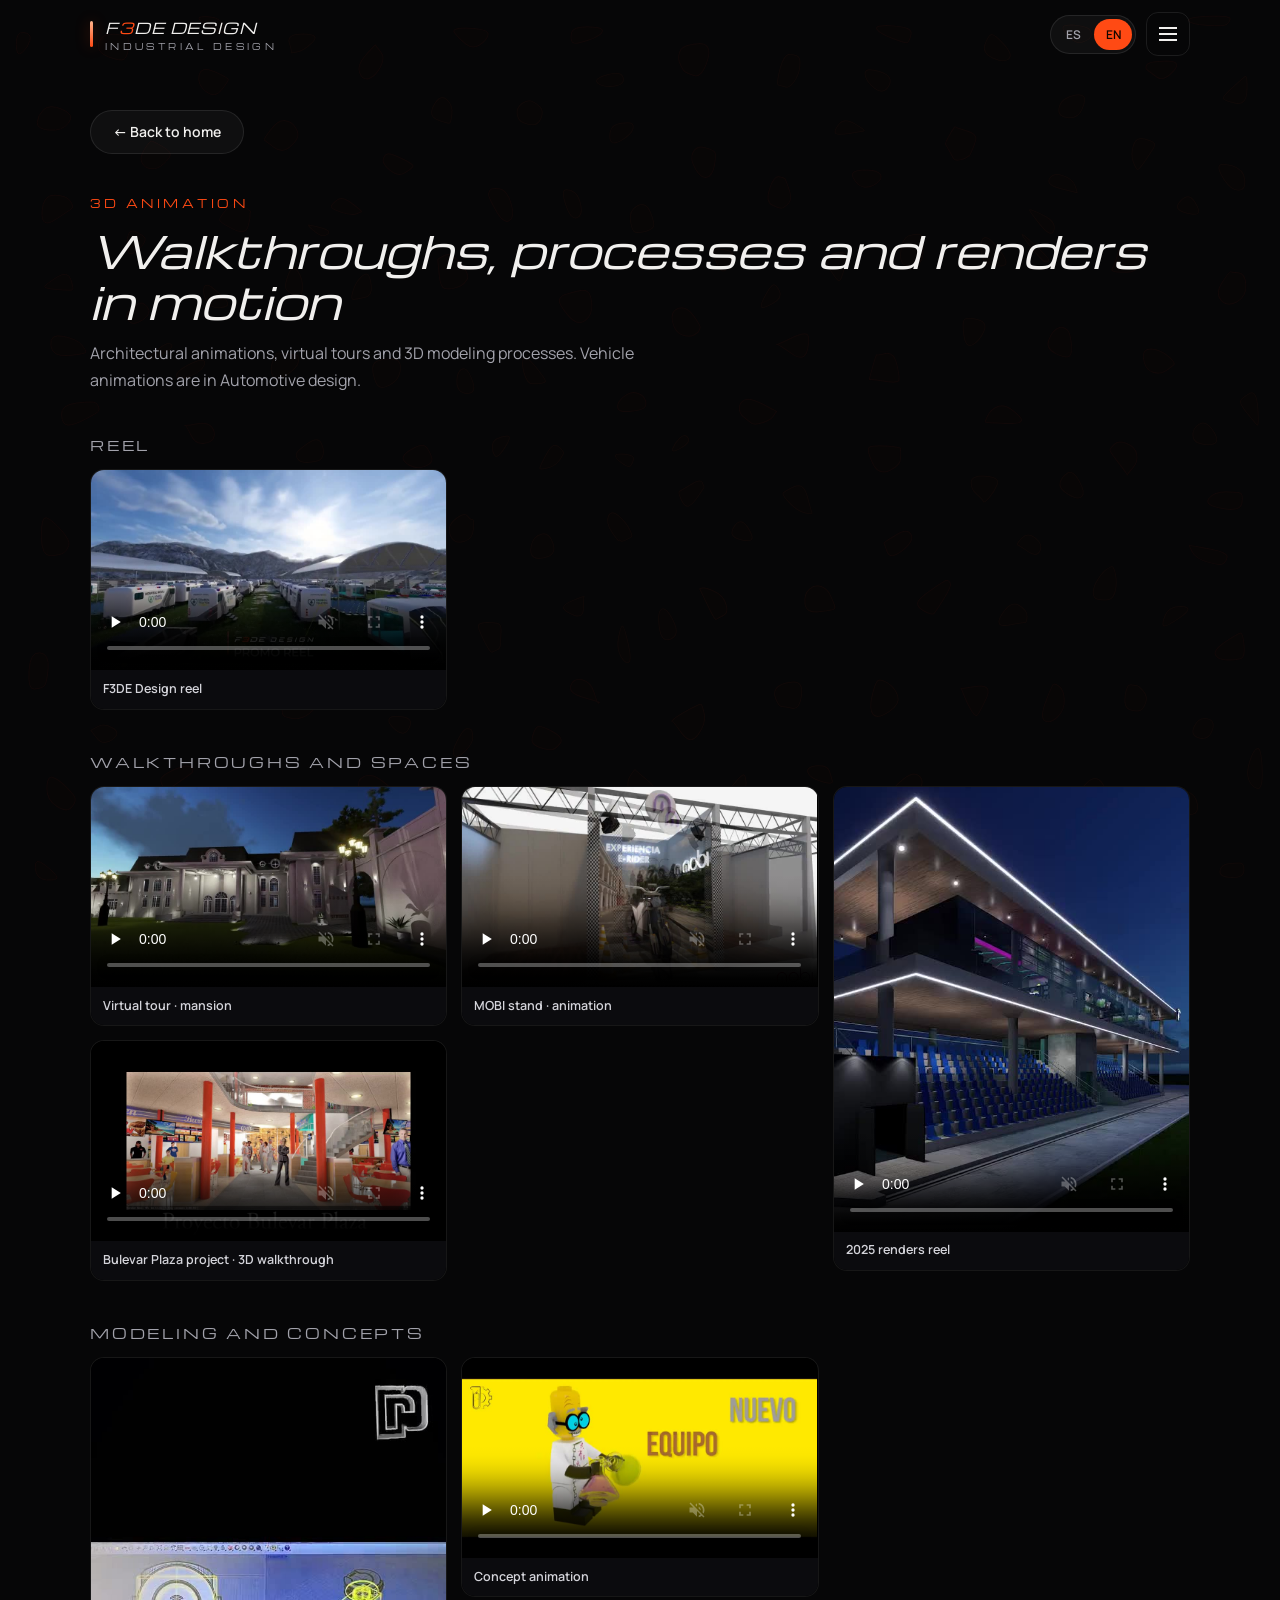
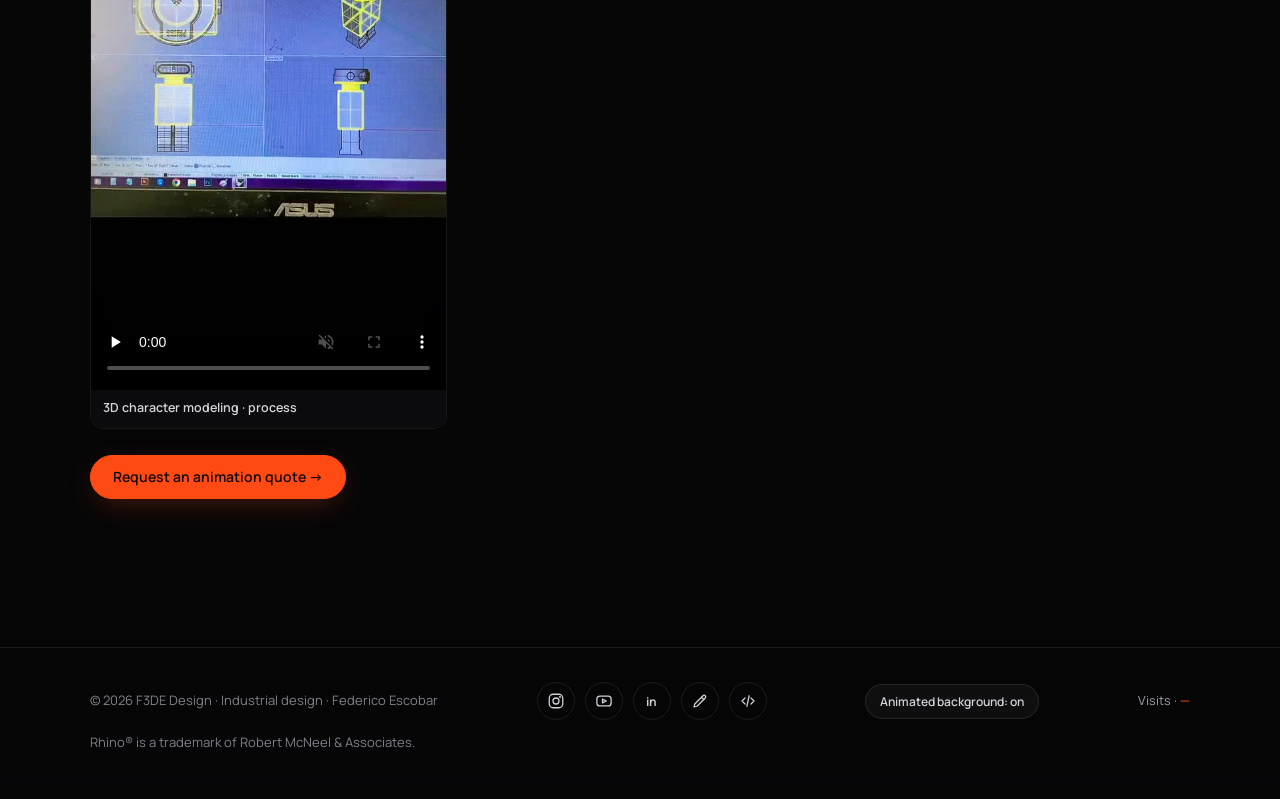
==== commit bc328385: "Fix imagenes TMS (estaban ignoradas en git); modelos Sketchfab con visor; automotriz en un solo bloq" ====
--- a/animaciones.html
+++ b/animaciones.html
@@ -12,7 +12,7 @@
 <link rel="preconnect" href="https://fonts.googleapis.com">
 <link rel="preconnect" href="https://fonts.gstatic.com" crossorigin>
 <link href="https://fonts.googleapis.com/css2?family=Manrope:wght@400;500;600;700&family=Michroma&display=swap" rel="stylesheet">
-<link rel="stylesheet" href="assets/site.css?v=35">
+<link rel="stylesheet" href="assets/site.css?v=36">
 </head>
 <body>
 <canvas id="bg" aria-hidden="true"></canvas>
@@ -82,11 +82,11 @@
 </footer>
 </div>
 <div id="lb" role="dialog" aria-modal="true" aria-label="Vista ampliada"></div>
-<script src="assets/counters.js?v=35"></script>
-<script src="assets/common.js?v=35"></script>
+<script src="assets/counters.js?v=36"></script>
+<script src="assets/common.js?v=36"></script>
 <script>
 window.__field.dim = .5; window.__field.target = .5;
 </script>
-<script src="assets/i18n.js?v=35"></script>
+<script src="assets/i18n.js?v=36"></script>
 </body>
 </html>
--- a/assets/site.css
+++ b/assets/site.css
@@ -588,3 +588,20 @@
 .showcase.ideas .sub{--h:190px}
 @media(max-width:640px){.showcase.wide{--h:120px}.showcase.ideas .sub{--h:150px}}
 .cthumb .cnt{right:8px;top:8px}
+
+
+/* ---- v31: destacado del moped, modelos Sketchfab ---- */
+.showcase .sub .vcard.feature{grid-row:span 2;height:calc(var(--h)*2 + 10px);aspect-ratio:var(--r,1.5)}
+.s3d{margin-top:16px;display:grid;grid-template-columns:repeat(5,minmax(0,1fr));gap:10px}
+.s3d-card{position:relative;aspect-ratio:4/3;border-radius:12px;border:1px solid var(--line);background:linear-gradient(135deg,#17120f,#08080a);color:#fff;cursor:pointer;overflow:hidden;padding:0;background-size:cover;background-position:center;transition:border-color .25s,transform .25s;text-align:left}
+.s3d-card:hover{border-color:var(--acc);transform:translateY(-3px)}
+.s3d-b{position:absolute;left:8px;top:8px;font:700 11px var(--body);letter-spacing:.08em;background:var(--acc);color:#120600;border-radius:999px;padding:3px 9px}
+.s3d-t{position:absolute;left:0;right:0;bottom:0;padding:22px 10px 9px;font:600 12px/1.3 var(--body);background:linear-gradient(transparent,rgba(0,0,0,.78))}
+.s3d-card:not(.has-img)::before{content:"";position:absolute;left:50%;top:44%;width:40px;height:40px;margin:-20px 0 0 -20px;border-radius:50%;background:rgba(6,6,7,.62) url("data:image/svg+xml,%3Csvg xmlns='http://www.w3.org/2000/svg' viewBox='0 0 24 24'%3E%3Cpath d='M9 6.5v11l9-5.5z' fill='%23fff'/%3E%3C/svg%3E") center/20px no-repeat;border:1px solid rgba(255,255,255,.3)}
+.s3d-hint{margin:8px 0 0}
+@media(max-width:900px){.s3d{display:flex;overflow-x:auto;scroll-snap-type:x proximity;padding-bottom:10px}.s3d-card{flex:0 0 min(62vw,240px);scroll-snap-align:start}}
+.s3d-modal{position:fixed;inset:0;z-index:1000;background:rgba(0,0,0,.94);display:flex;flex-direction:column;align-items:center;padding:56px 3vw 14px}
+.s3d-modal iframe{flex:1;width:100%;max-width:1500px;border:0;border-radius:12px;background:#000}
+.s3d-x{position:absolute;right:14px;top:10px;width:40px;height:40px;border-radius:50%;border:1px solid var(--line);background:rgba(255,255,255,.08);color:#fff;font-size:18px;cursor:pointer}
+.s3d-l{margin-top:10px;font-size:12.5px;color:var(--mut)}
+
